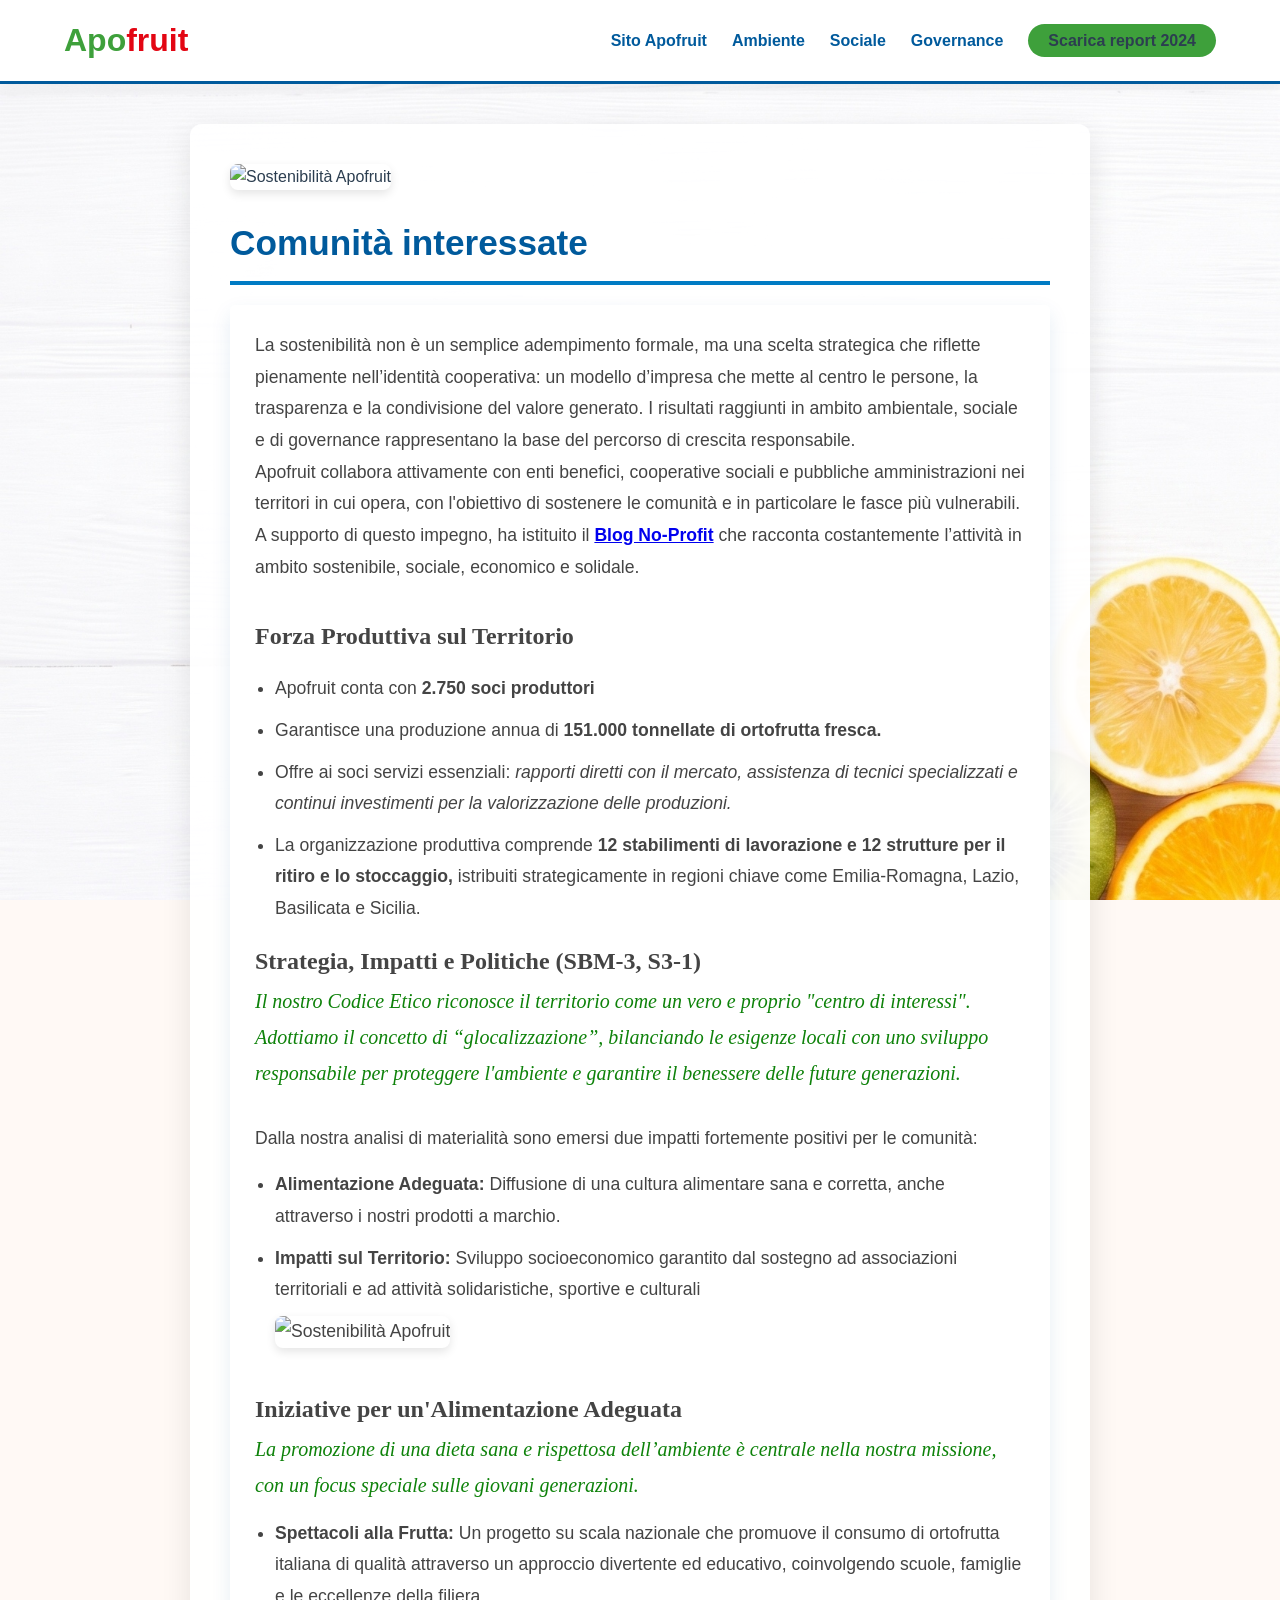
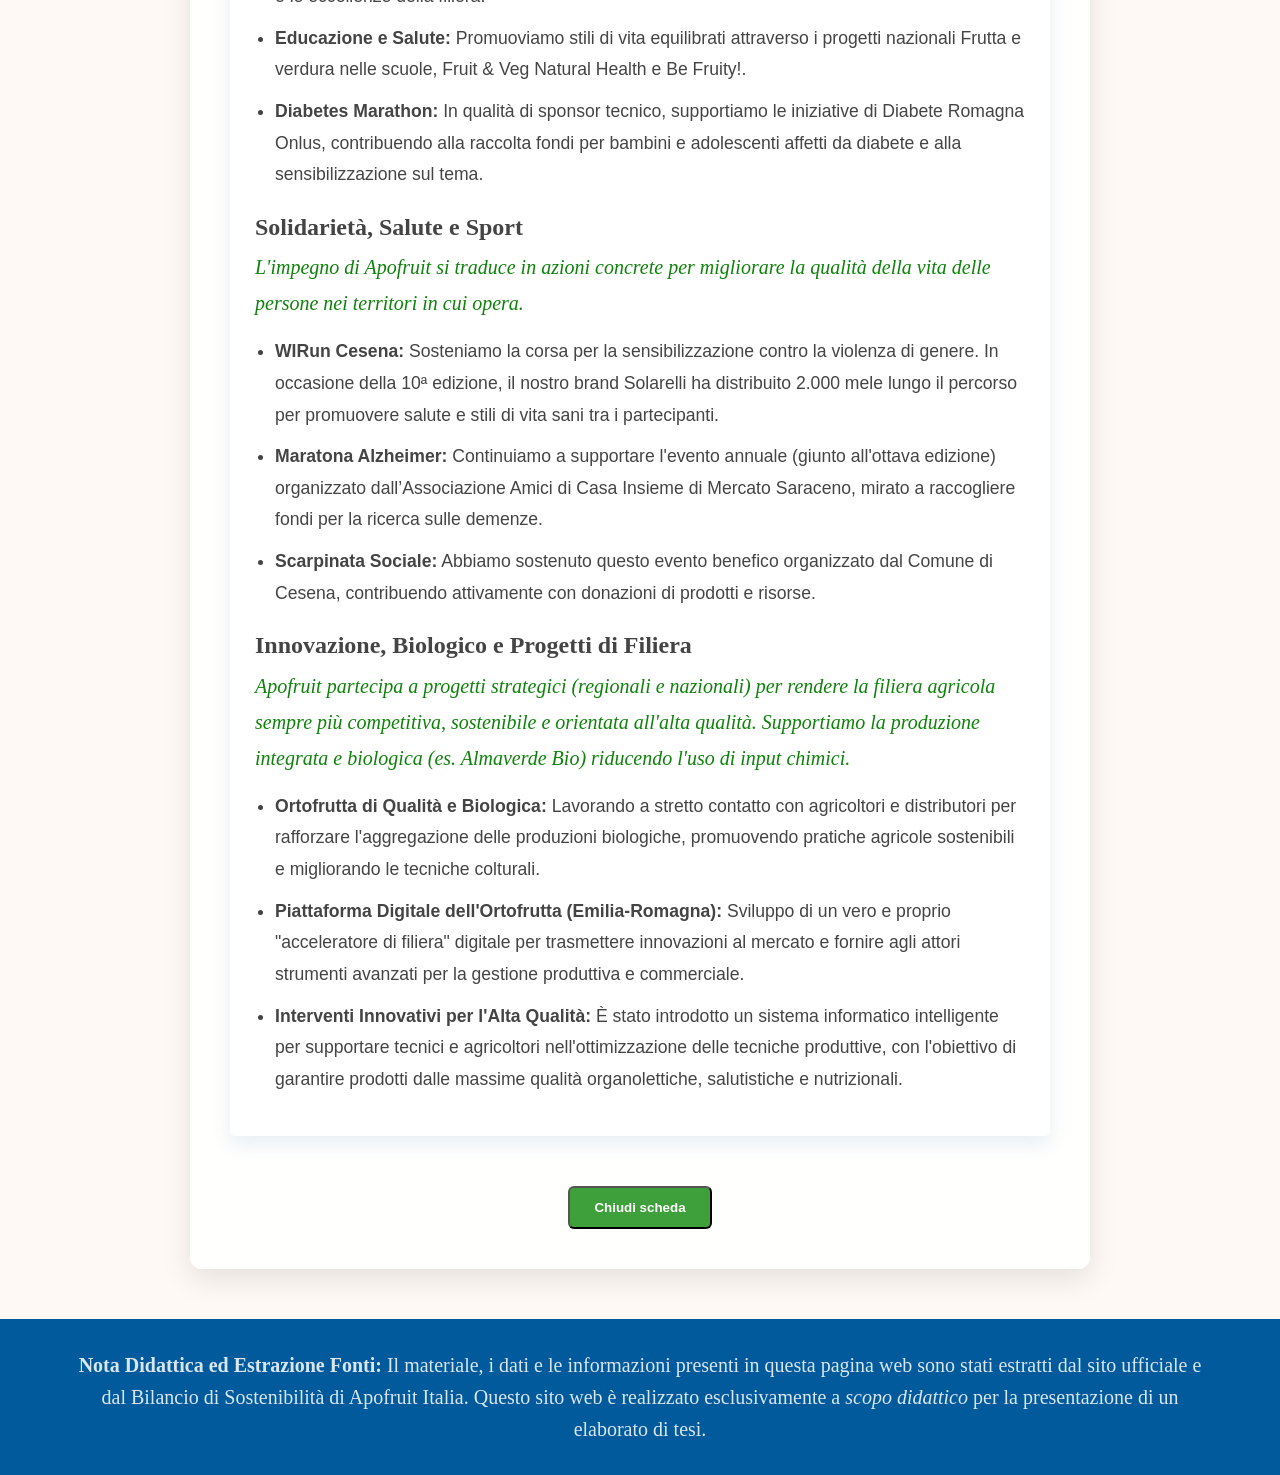
==== comunita.html @ 2f019a97 "Fix HTML formatting and ensure proper closure" ====
<!DOCTYPE html>
<html lang="it">
<head>
    <meta charset="UTF-8">
    <meta name="viewport" content="width=device-width, initial-scale=1.0">
    <link rel="icon" href="img/icon.jpg" type="image/jpg"> <!-- inserisce un'icona nella pagina -->
    <title>Apofruit - Comunità</title> 
    <link rel="stylesheet" href="style.css">
</head>
<body class="bg-comunita"> 

    <nav class="navbar">
        <div class="logo-container">
            <a href="index.html" class="logo">Apo<span>fruit</span></a>
        </div>
        <ul class="nav-links">
            <li><a href="https://www.apofruit.it" target="_blank">Sito Apofruit</a></li>
            <li><a href="index.html#ambiente">Ambiente</a></li>
            <li><a href="index.html#sociale">Sociale</a></li>
            <li><a href="index.html#governance">Governance</a></li>
            <li><a href="#" class="download-btn">Scarica report 2024</a></li>
        </ul>
    </nav>
    <!-- conteiner principale con le sezioni della pagina, composta da immagini, paragrafi e liste <ul> e <li>-->
    <main class="container">
        <section class="subpage-content">
            <img src="IMG/comunità.jpg" alt="Sostenibilità Apofruit" style="width:100%; max-height:350px; object-fit:cover; border-radius:8px; margin-bottom: 25px; box-shadow: 0 4px 10px rgba(0,0,0,0.1);">
            <h2 class="section-title">Comunità interessate</h2>
<div class="text-box">
    <p>La sostenibilità non è un semplice adempimento formale, ma una scelta strategica che riflette pienamente nell’identità cooperativa: un modello d’impresa che mette al centro le persone, la trasparenza 
        e la condivisione del valore generato. I risultati raggiunti in ambito ambientale, sociale e di governance rappresentano la base del percorso di crescita responsabile. </p>
    <p>Apofruit collabora attivamente con enti benefici, cooperative sociali e pubbliche amministrazioni nei territori in cui opera, con l'obiettivo di sostenere le comunità e in particolare le fasce 
        più vulnerabili. A supporto di questo impegno, ha istituito il <a href="https://cares.apofruit.it/" target="_blank"> <b>Blog No-Profit</b></a> che racconta costantemente l’attività in ambito sostenibile, 
        sociale, economico e solidale.</p>
    
<br>
        <p class="format_tematit">Forza Produttiva sul Territorio</p>
    <ul>
        <li>Apofruit conta con<strong> 2.750 soci produttori</strong> </li>
        <li>Garantisce una produzione annua di<strong> 151.000 tonnellate di ortofrutta fresca.</strong></li>
        <li>Offre ai soci servizi essenziali: <i>rapporti diretti con il mercato, assistenza di tecnici specializzati e continui investimenti per la valorizzazione delle produzioni.</i></li>
        <li>La organizzazione produttiva comprende <b>12 stabilimenti di lavorazione e 12 strutture per il ritiro e lo stoccaggio,</b> istribuiti strategicamente in regioni chiave come 
            Emilia-Romagna, Lazio, Basilicata e Sicilia.</li>
    </ul>
    <p class="format_tematit">Strategia, Impatti e Politiche (SBM-3, S3-1)</p>
    <p class="paragspec">Il nostro Codice Etico riconosce il territorio come un vero e proprio "centro di interessi". Adottiamo il concetto di “glocalizzazione”, bilanciando le esigenze 
                          locali con uno sviluppo responsabile per proteggere l'ambiente e garantire il benessere delle future generazioni.</p>
 <br>                         
    <p>Dalla nostra analisi di materialità sono emersi due impatti fortemente positivi per le comunità:</p>
    <ul>
        <li><b>Alimentazione Adeguata:</b> Diffusione di una cultura alimentare sana e corretta, anche attraverso i nostri prodotti a marchio.</li>
        <li><b>Impatti sul Territorio:</b> Sviluppo socioeconomico garantito dal sostegno ad associazioni territoriali e ad attività solidaristiche, sportive e culturali</li>
     <img src="IMG/aliment.jpg" alt="Sostenibilità Apofruit" style="width:100%; max-height:350px; object-fit:cover; border-radius:8px; margin-bottom: 25px; box-shadow: 0 4px 10px rgba(0,0,0,0.1);">   
    </ul>
    <p class="format_tematit">Iniziative per un'Alimentazione Adeguata</p>
    <p class="paragspec">La promozione di una dieta sana e rispettosa dell’ambiente è centrale nella nostra missione, con un focus speciale sulle giovani generazioni.</p>
    <ul>
        <li><b>Spettacoli alla Frutta:</b> Un progetto su scala nazionale che promuove il consumo di ortofrutta italiana di qualità attraverso un approccio divertente ed 
            educativo, coinvolgendo scuole, famiglie e le eccellenze della filiera.</li>
        <li><b>Educazione e Salute:</b> Promuoviamo stili di vita equilibrati attraverso i progetti nazionali Frutta e verdura nelle scuole, Fruit & Veg Natural Health e Be Fruity!.</li>
        <li><b>Diabetes Marathon:</b> In qualità di sponsor tecnico, supportiamo le iniziative di Diabete Romagna Onlus, contribuendo alla raccolta fondi per 
            bambini e adolescenti affetti da diabete e alla sensibilizzazione sul tema.</li>
    </ul>
    <p class="format_tematit">Solidarietà, Salute e Sport</p>
    <p clasS="paragspec">L'impegno di Apofruit si traduce in azioni concrete per migliorare la qualità della vita delle persone nei territori in cui opera.</p>
    <ul>
        <li><b>WIRun Cesena:</b> Sosteniamo la corsa per la sensibilizzazione contro la violenza di genere. In occasione della 10ª edizione, il nostro brand Solarelli ha distribuito 2.000 
             mele lungo il percorso per promuovere salute e stili di vita sani tra i partecipanti.</li>
         <li><b>Maratona Alzheimer:</b> Continuiamo a supportare l'evento annuale (giunto all'ottava edizione) organizzato dall’Associazione Amici di Casa Insieme di Mercato Saraceno, 
               mirato a raccogliere fondi per la ricerca sulle demenze.</li>
         <li><b>Scarpinata Sociale:</b> Abbiamo sostenuto questo evento benefico organizzato dal Comune di Cesena, contribuendo attivamente con donazioni di prodotti e risorse.</li>
    </ul>
    <p class="format_tematit">Innovazione, Biologico e Progetti di Filiera</p>
    <p clasS="paragspec">Apofruit partecipa a progetti strategici (regionali e nazionali) per rendere la filiera agricola sempre più competitiva, sostenibile e orientata all'alta 
              qualità. Supportiamo la produzione integrata e biologica (es. Almaverde Bio) riducendo l'uso di input chimici.</p>
    <ul>
        <li><b>Ortofrutta di Qualità e Biologica:</b> Lavorando a stretto contatto con agricoltori e distributori per rafforzare l'aggregazione delle produzioni biologiche, 
               promuovendo pratiche agricole sostenibili e migliorando le tecniche colturali.</li>
         <li><b>Piattaforma Digitale dell'Ortofrutta (Emilia-Romagna):</b> Sviluppo di un vero e proprio "acceleratore di filiera" digitale per trasmettere 
                innovazioni al mercato e fornire agli attori strumenti avanzati per la gestione produttiva e commerciale.</li>
         <li><b>Interventi Innovativi per l'Alta Qualità:</b> È stato introdotto un sistema informatico intelligente per supportare tecnici e agricoltori nell'ottimizzazione
                delle tecniche produttive, con l'obiettivo di garantire prodotti dalle massime qualità organolettiche, salutistiche e nutrizionali.</li>
    </ul>
</div>
<div style="text-align: center; margin-top: 50px;">
        <button onclick="window.close()" class="btn-ritorno">Chiudi scheda</button> <!-- frammeto Javascript per chiudere la pagina attuale mediante un bottone e tormare a quella precede-->

</div>  
        </section>
    </main>

    <footer class="site-footer">
        <p><strong>Nota Didattica ed Estrazione Fonti:</strong> Il materiale, i dati e le informazioni presenti in questa pagina web sono stati estratti dal sito ufficiale e dal Bilancio di Sostenibilità di Apofruit Italia. Questo sito web è realizzato esclusivamente a <em>scopo didattico</em> per la presentazione di un elaborato di tesi.</p>
    </footer>

</body>
</html>
---- style.css ----
/* VARIABILI PER DEFINIRE COLORI (ISPIRATO A SITO MELINDA e APOFRUIT)*/
:root {
    --melinda-light-blue: #007bc4;
    --melinda-yellow: #ffc107;
    --melinda-red: #e30613;
    --melinda-green: #3ea03b;
    --melinda-blue: #005a9c;
    --bg-white: #ffffff;
    --com-verd:hwb(118 4% 49%);
    --text-dark: #2c3e50;
    --text-muted: #5a6c7d;
    --font-family: 'Helvetica Neue', Arial, sans-serif;
    --box-shadow: 0 8px 20px rgba(0, 90, 156, 0.1);
}

* { margin: 0; padding: 0; box-sizing: border-box; }

/* REGOLE DI BASE  */

body {
    font-family: var(--font-family); /* considera il font arial, sans-serif assegnato come variabile */
    color: var(--text-dark); /* define il colore*/
    background-color: var(--bg-white); /* colore di sfondo */
    line-height: 1.6; /* definisce interlinea*/
    background-image: url(img/body_background.jpg); /*scelta immagine di sfondo*/
    background-size: cover; /*l'immagine copre lo intero sfondo */
    background-position: center; /*centra l'immagine */
    background-attachment: fixed; /*blocca l'immagine sullo sfondo */
}

/* BARRA DI NAVIGAZIONE */

.navbar {
    display: flex; 
    justify-content: space-between; /*sistema elementi interni verso i lati opposti*/
    align-items: center;
    background-color: var(--bg-white); 
    padding: 15px 5%;
    position: sticky;  /*la bara rimane bloccata senza scomparire*/
    top: 0; z-index: 1000; /* define il punto dove si blocca la barra e la porta in primo piano*/
    box-shadow: 0 4px 12px rgba(0,0,0,0.05); /*define una leggera ombra sfocata*/
    border-bottom: 3px solid var(--melinda-blue); /*disegna una linea spessa 3px con il colore melinda-blue*/
}
.logo-container .logo { 
    font-size: 2rem; /*dimensione 2 volte quelle di base*/
    font-weight: 800; 
    color: var(--melinda-green);
    text-decoration: none;
 }
.logo-container .logo span { 
    color: var(--melinda-red); 
}
.nav-links { 
    list-style: none; 
    display: flex; 
    gap: 25px; 
    align-items: center; 
}
.nav-links a { 
    text-decoration: none; 
    color: var(--melinda-blue); 
    font-weight: 600; 
    font-size: 1rem; 
}
.nav-links .download-btn { 
    background-color: var(--melinda-green); 
    color: var(--text-dark); 
    padding: 8px 20px; 
    border-radius: 25px; 
    font-weight: bold; 
}
/* CLASSI PER NUOVE MODIFICHE AL FORMATO */

/*classe che define caratteristiche visive del pulsante btn-ritorno*/
.btn-ritorno { 
  display: inline-block;
  padding: 12px 24px;
  background-color: var(--melinda-green);
  color: white;
  text-decoration: none;
  border-radius: 6px;
  font-weight: bold;
  transition: background 0.3s ease;
}

/*classe che define caratteristiche visive delle liste*/
.format_stlist{
    font-family: 'Times New Roman', Times, serif;
    font-size: 20px;
    font-style: italic;
    
}

/*classe che define caratteristiche visive dei titoli (tema) */
.format_tematit{
    font-family: 'Times New Roman', Times, serif;
    font-size: 24px;
    font-weight: bold;
}

/*classe che define caratteristiche visive di determinati paragrafi*/
.text-box .paragspec{
    font-style: italic;
    font-size: 20px;
    font-family: 'Times New Roman', Times, serif;
    color: var(--com-verd);
}
/*/*classe che define caratteristiche visive dei tab <p> dentro i textbox*/
.text-box .p{
    font-style: italic;
    font-size: 22px;
    font-family: 'Times New Roman', Times, serif;
    color: black;
}


/* HEADER (HERO SECTION) */

.hero { 
    background: linear-gradient(135deg, var(--melinda-blue) 0%, var(--melinda-light-blue) 100%); /*imposta lo sfondo sfumato in diagonale di 135º*/
    color: var(--bg-white); 
    text-align: center; 
    padding: 80px 20px; 
    border-bottom: 5px solid var(--melinda-red); 
}
.hero h1 { 
    font-size: 3rem; 
    margin-bottom: 15px; 
    font-weight: 800; 
}
.hero h2 { font-size: 1.5rem; font-weight: 400; opacity: 0.95; } /*formatta titolo h2*/

/* LAYOUT DELLE SEZIONI E CONTENUTI */

.container { 
    max-width: 1200px; margin: 0 auto; /*define dimensioni del container e margini*/
}
.content-section {
    padding: 60px 5%; 
}
.section-title { 
    color: var(--melinda-blue); 
    font-size: 2.2rem; 
    margin-bottom: 20px; 
    padding-bottom: 10px; 
    border-bottom: 4px solid var(--melinda-light-blue); 
    display:flex;

}
.section-subtitle { 
    color: var(--text-muted); 
    font-size: 1.4rem; 
    margin-bottom: 40px; 
    font-weight: 400; 
    font-family: 'Times New Roman', Times, serif;
}
.text-box { 
    background-color: var(--bg-white); 
    padding: 25px; 
    border-radius: 5px; 
    box-shadow: var(--box-shadow); 
    color: #444; 
    font-size: 1.1rem; 
    line-height: 1.8; 
    margin-bottom: 20px; 
}

/* SISTEMA A GRIGLIA PER LE CARD */

.card-grid { 
    display: grid; /*modello CSS Grid*/
    grid-template-columns: repeat(auto-fit, minmax(250px, 1fr)); /*disporre le colonne in modo automatico*/
    gap: 20px; /*spazio vuoto 20px*/
    margin-top: 20px; /*margine superiore 20px */
}
/*classe per formattare le card*/
.card { 
    background-color: var(--bg-white); 
    border: 1px solid #e1e8ed; 
    border-radius: 12px; padding: 30px; 
    text-decoration: none; 
    display: flex; 
    flex-direction: column; 
    border-top: 5px solid var(--melinda-light-blue); 
    box-shadow: 0 4px 10px rgba(0,0,0,0.03); 
}
/*effetto visivo al passare il puntatore sopra ogni card */
.card:hover { 
    transform: translateY(-5px); /*sposta la card 5px lungo l'asse verticale (y)*/
    box-shadow: var(--box-shadow); 
    border-top-color: var(--melinda-green); 
}
.card h4 { 
    font-size: 1.3rem; 
    color: var(--melinda-blue); 
    margin-bottom: 15px; 
}
.card-text { 
    color: var(--text-muted); 
    flex-grow: 1; 
    margin-bottom: 20px; 
}
.read-more { 
    font-weight: bold; 
    color: var(--melinda-red); 
    font-size: 0.9rem; 
    text-transform: uppercase; 
}

/*DEFINE ASPETTO DEL FOOTER */

.site-footer { 
    background-color: var(--melinda-blue); 
    font-family: 'Times New Roman', Times, serif;
    color: var(--bg-white); 
    text-align: center; 
    padding: 30px 5%; 
    margin-top: 50px; 
    font-size: 20px; 
}

.site-footer p {
    opacity: 0.85;
}

/* IMPOSTA IL COLORE DI FONDO PER OGNI PAGINA*/

.bg-clima { 
    background-color: #f4f9f4; 
}
.bg-idrico {
     background-color: #eef7fa; 
    }
.bg-circolare { 
    background-color: #fcf9f2; 
}
.bg-biodiversita { 
    background-color: #f1f8ed; 
}
.bg-cultura { 
    background-color: #f5f5f5; 
}
.bg-codetico { 
    background-color: #fefcfb; 
}
.bg-corruzione { 
    background-color: #fdfaf6; 
}
.bg-forza {
    background-color: #fdfbf7; 
}
.bg-catena { 
    background-color: #f4f6f9; 
}
.bg-comunita { 
    background-color: #fff9f5; 
}
.bg-consumatori { 
    background-color: #f8fbf4; 
}
.bg-concfinali{ 
    background-color: #f1f8ed; 
}
.subpage-content { 
    background-color: rgba(255, 255, 255, 0.95); 
    padding: 40px; 
    border-radius: 12px; 
    box-shadow: 0 10px 30px rgba(0, 0, 0, 0.1);
    margin: 40px auto;
    max-width: 900px;
 }

 /*REGOLA I MARGINI DELLE LISTE <UL> E <LI> */

.subpage-content ul { 
    margin-left: 20px;
    margin-top: 15px; 
    margin-bottom: 15px; 
}

.subpage-content li { 
    margin-bottom: 10px; 
}

/* MEDIA QUERIES (ADATTABILITÀ SUI DISPOSITIVI MOBILI) */
@media (max-width: 860px) {
    .navbar {
        flex-direction: column; /*Dispone gli elementi in verticale*/
        gap: 15px; /*Distanzia gli elementi verticali di 15 pixel*/
    }
    .nav-links {
        flex-wrap: wrap; /*permette agli elementi di disporsi su più linee*/
        justify-content: center;

    }
    .hero h1 {
        font-size: 2.2rem; /*Rimpicciolisce il testo per non farlo andare fuori dimensione*/
    }
    .alternate-bg {
        margin: 20px 0;
        border-radius: 0;
    }
}
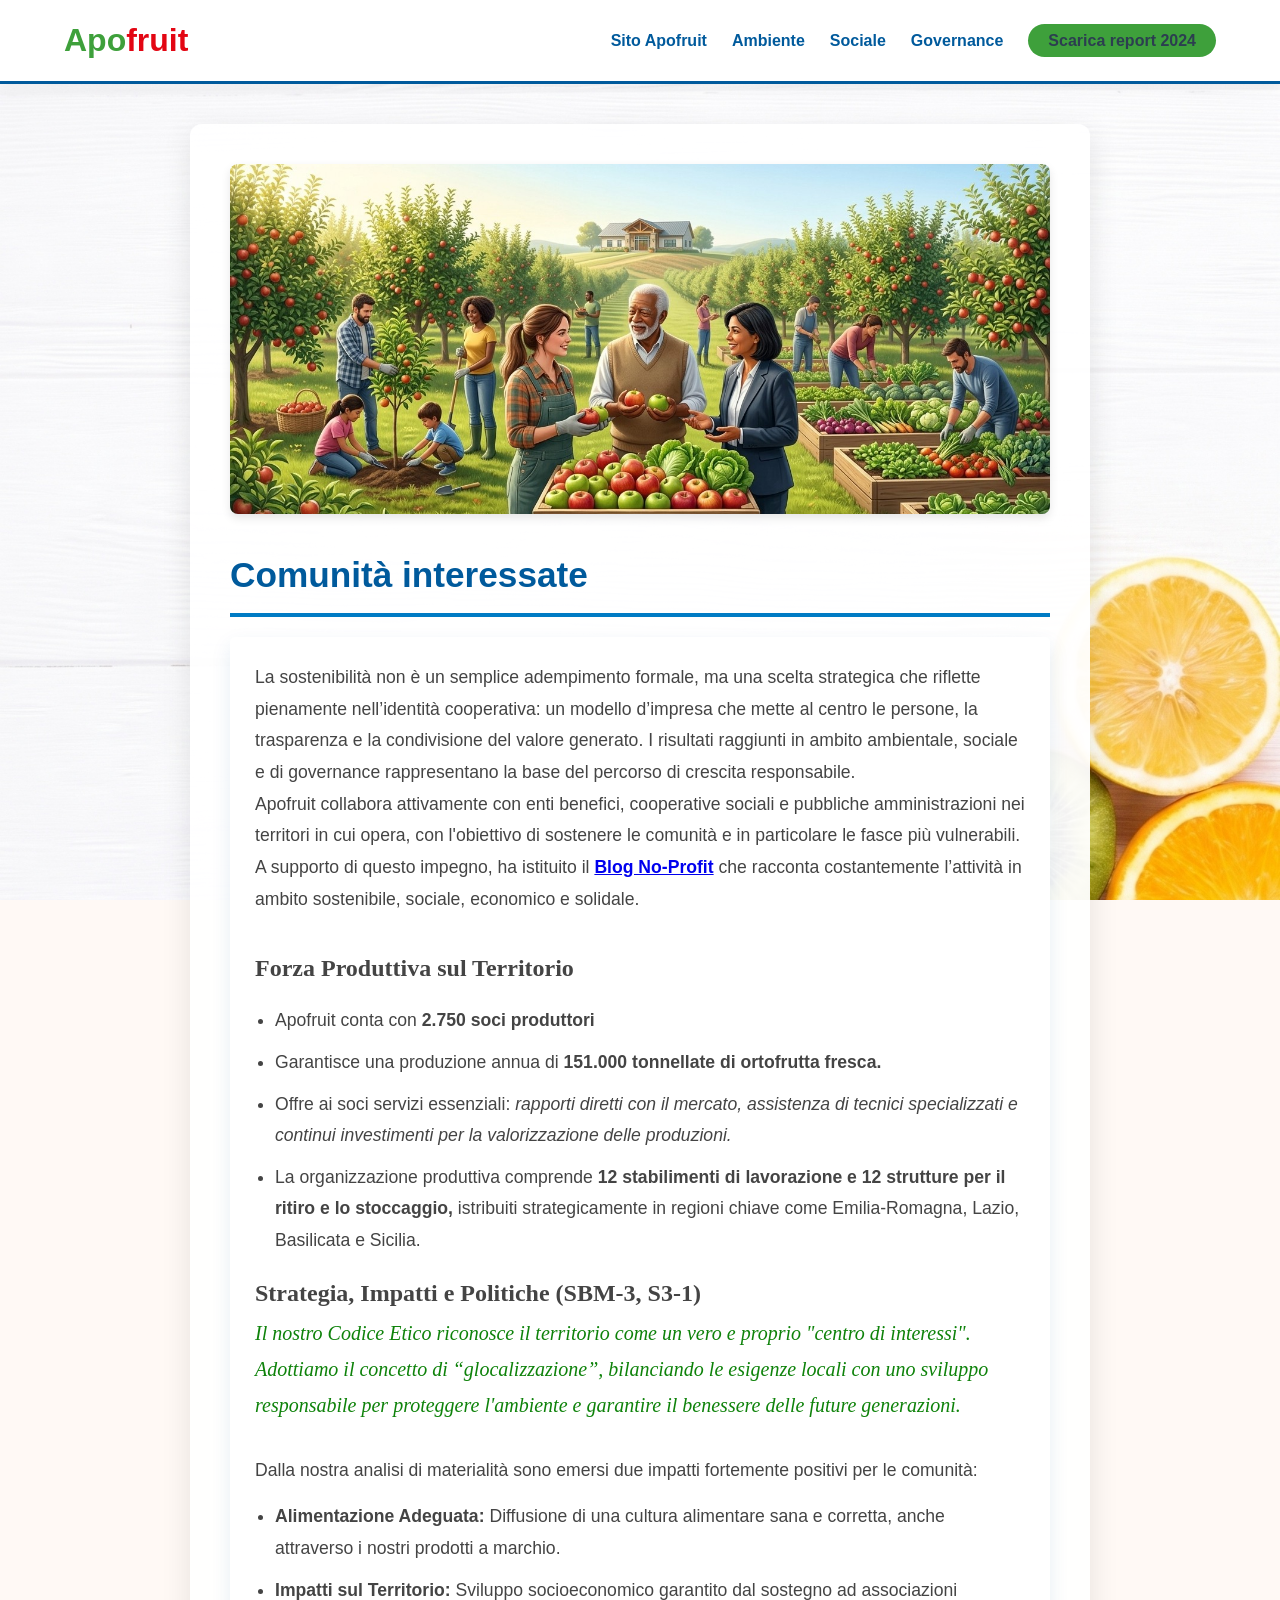
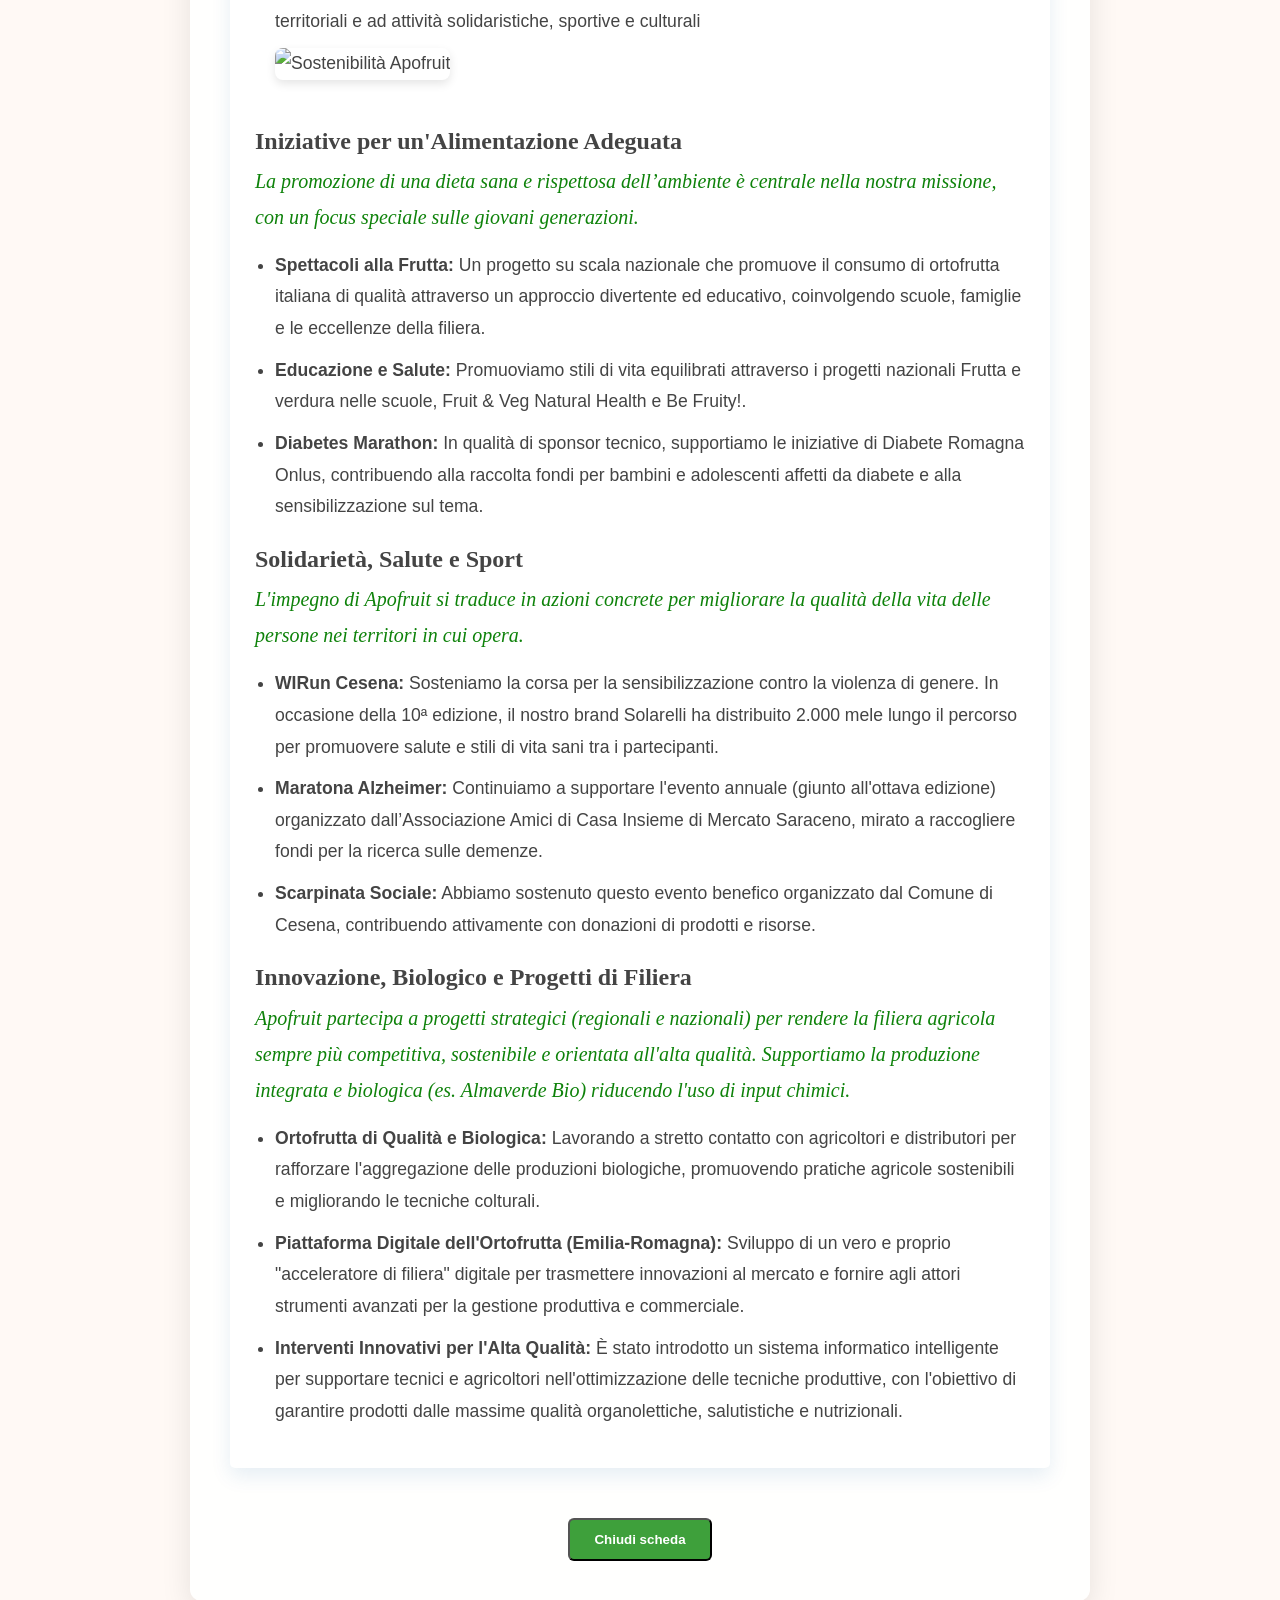
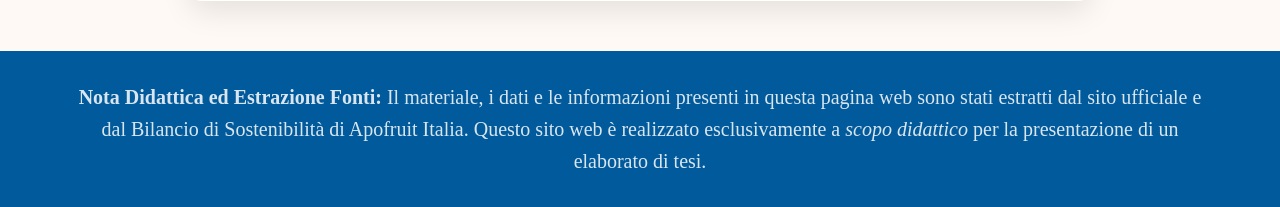
==== commit 195113cd: "Update comunita.html" ====
--- a/comunita.html
+++ b/comunita.html
@@ -24,7 +24,7 @@
     <!-- conteiner principale con le sezioni della pagina, composta da immagini, paragrafi e liste <ul> e <li>-->
     <main class="container">
         <section class="subpage-content">
-            <img src="IMG/comunità.jpg" alt="Sostenibilità Apofruit" style="width:100%; max-height:350px; object-fit:cover; border-radius:8px; margin-bottom: 25px; box-shadow: 0 4px 10px rgba(0,0,0,0.1);">
+            <img src="img/comunità.jpg" alt="Sostenibilità Apofruit" style="width:100%; max-height:350px; object-fit:cover; border-radius:8px; margin-bottom: 25px; box-shadow: 0 4px 10px rgba(0,0,0,0.1);">
             <h2 class="section-title">Comunità interessate</h2>
 <div class="text-box">
     <p>La sostenibilità non è un semplice adempimento formale, ma una scelta strategica che riflette pienamente nell’identità cooperativa: un modello d’impresa che mette al centro le persone, la trasparenza 
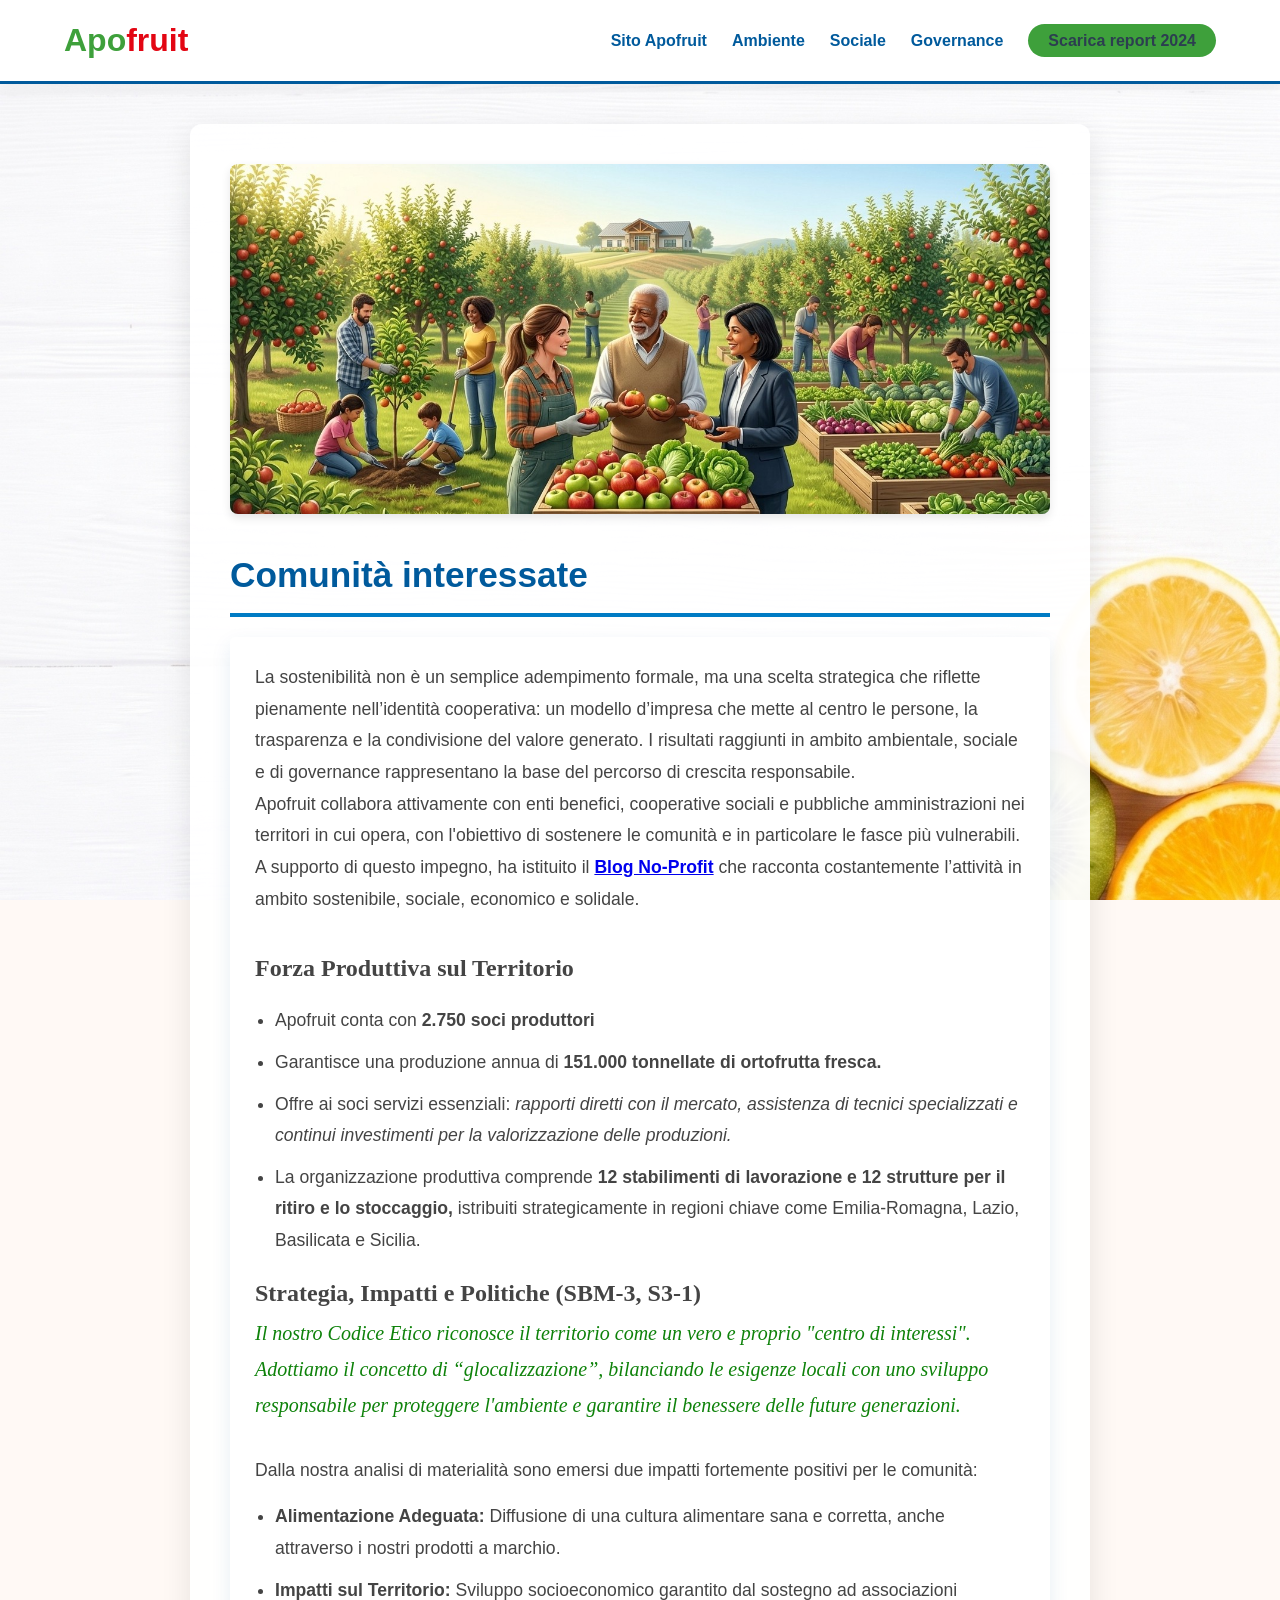
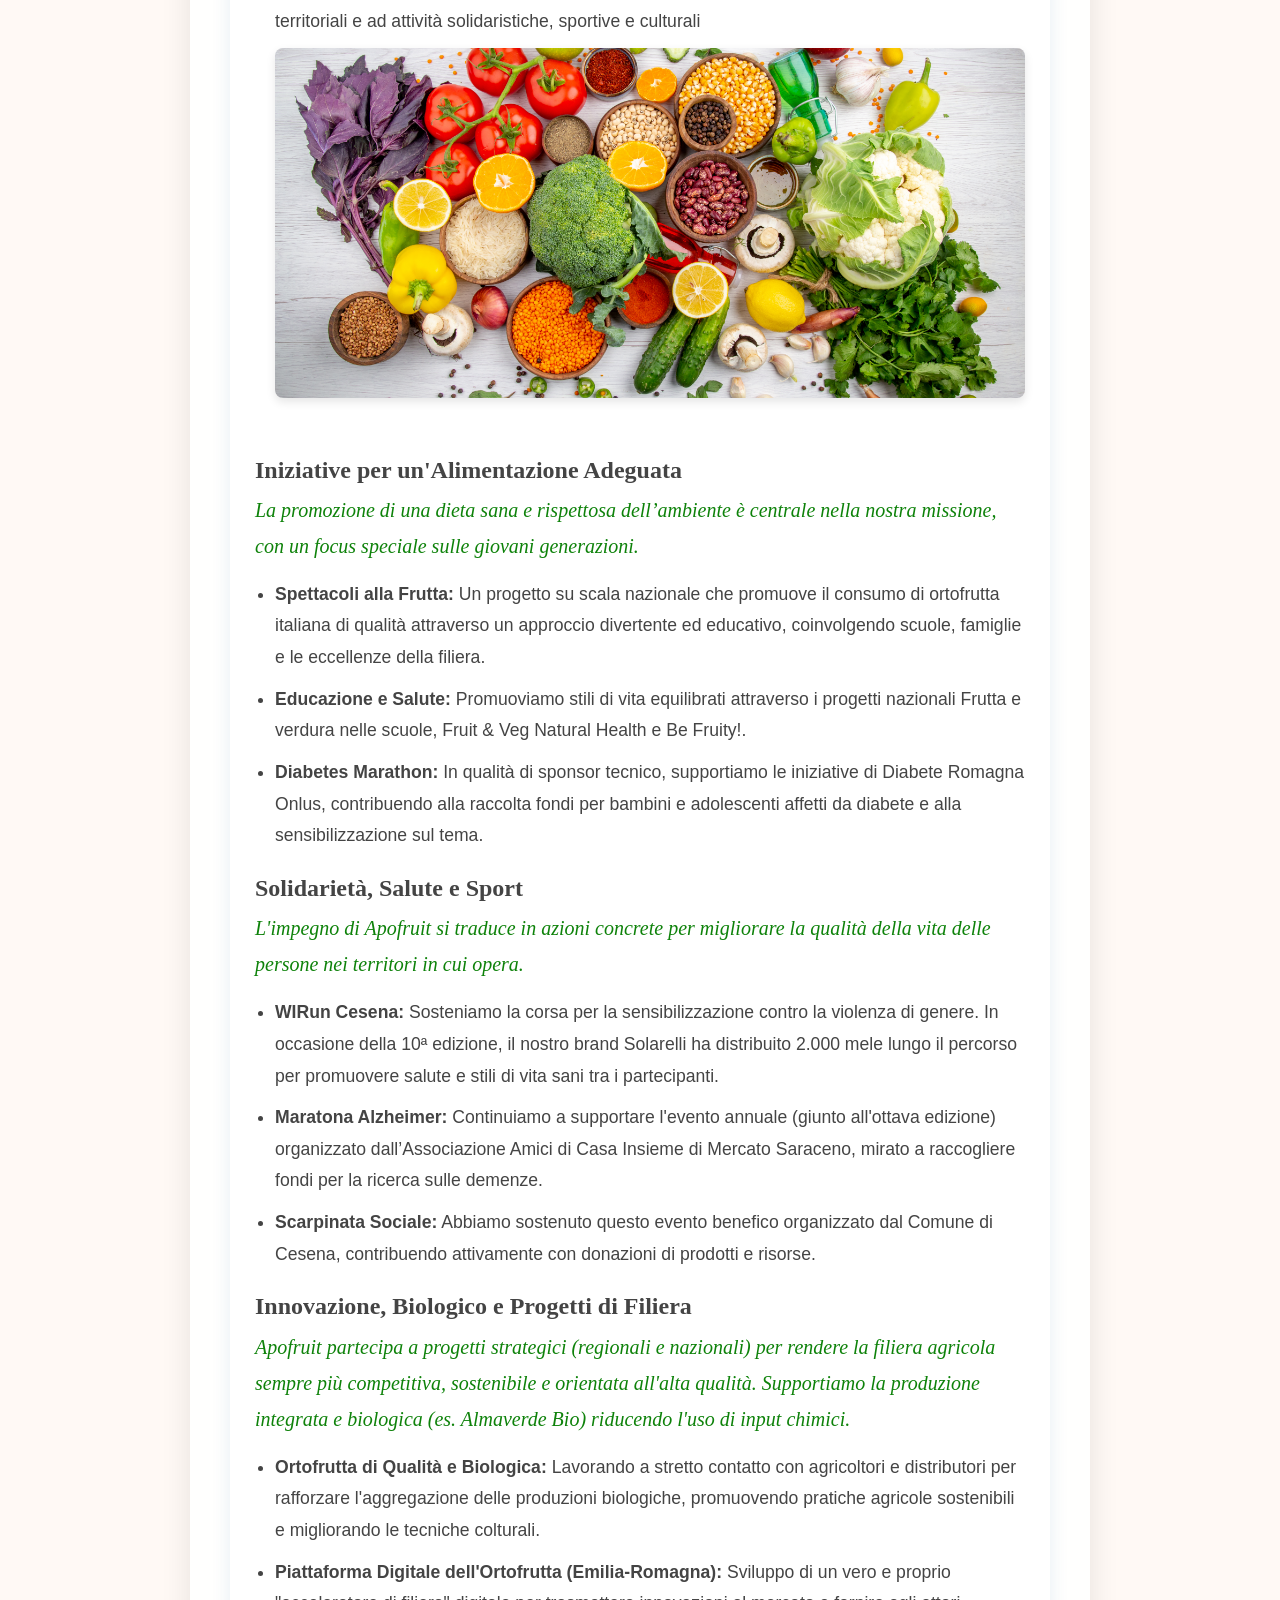
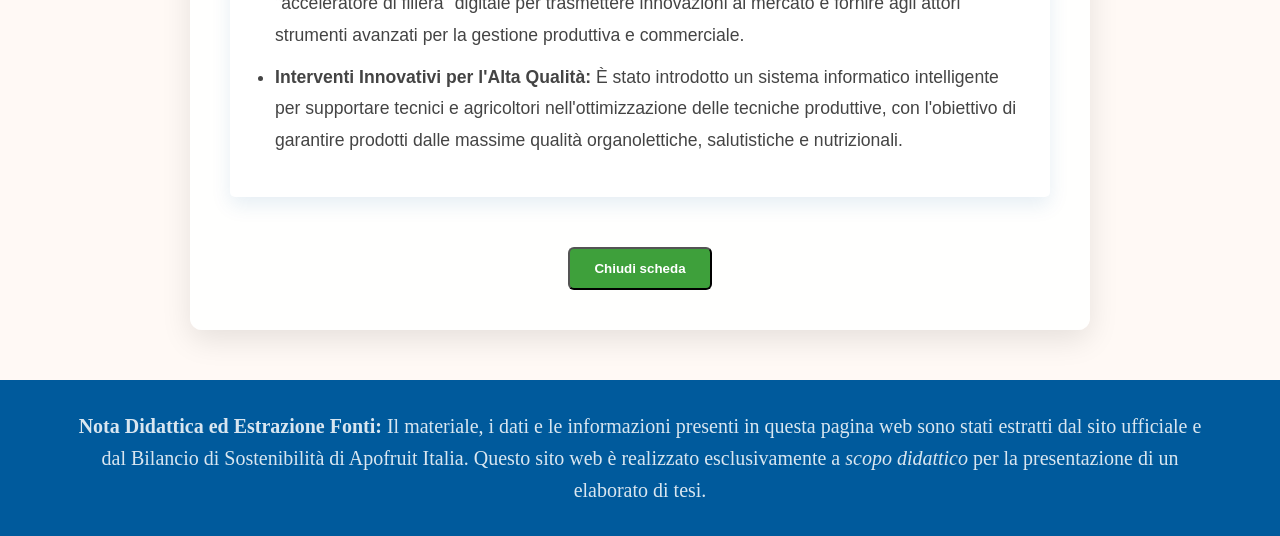
==== commit 6bbb153a: "Update comunita.html modifica path a minuscolo" ====
--- a/comunita.html
+++ b/comunita.html
@@ -8,7 +8,7 @@
     <link rel="stylesheet" href="style.css">
 </head>
 <body class="bg-comunita"> 
-
+    <!-- barra di navigazione (uguale su tutte le pagine) -->
     <nav class="navbar">
         <div class="logo-container">
             <a href="index.html" class="logo">Apo<span>fruit</span></a>
@@ -34,7 +34,8 @@
         sociale, economico e solidale.</p>
     
 <br>
-        <p class="format_tematit">Forza Produttiva sul Territorio</p>
+        <p class="format_tematit">Forza Produttiva sul Territorio</p> <!-- paragrafo formattato con classe css format_tematit -->
+   <!-- lista per inserire dettagli del tema-->
     <ul>
         <li>Apofruit conta con<strong> 2.750 soci produttori</strong> </li>
         <li>Garantisce una produzione annua di<strong> 151.000 tonnellate di ortofrutta fresca.</strong></li>
@@ -50,7 +51,7 @@
     <ul>
         <li><b>Alimentazione Adeguata:</b> Diffusione di una cultura alimentare sana e corretta, anche attraverso i nostri prodotti a marchio.</li>
         <li><b>Impatti sul Territorio:</b> Sviluppo socioeconomico garantito dal sostegno ad associazioni territoriali e ad attività solidaristiche, sportive e culturali</li>
-     <img src="IMG/aliment.jpg" alt="Sostenibilità Apofruit" style="width:100%; max-height:350px; object-fit:cover; border-radius:8px; margin-bottom: 25px; box-shadow: 0 4px 10px rgba(0,0,0,0.1);">   
+     <img src="img/aliment.jpg" alt="Sostenibilità Apofruit" style="width:100%; max-height:350px; object-fit:cover; border-radius:8px; margin-bottom: 25px; box-shadow: 0 4px 10px rgba(0,0,0,0.1);">   
     </ul>
     <p class="format_tematit">Iniziative per un'Alimentazione Adeguata</p>
     <p class="paragspec">La promozione di una dieta sana e rispettosa dell’ambiente è centrale nella nostra missione, con un focus speciale sulle giovani generazioni.</p>
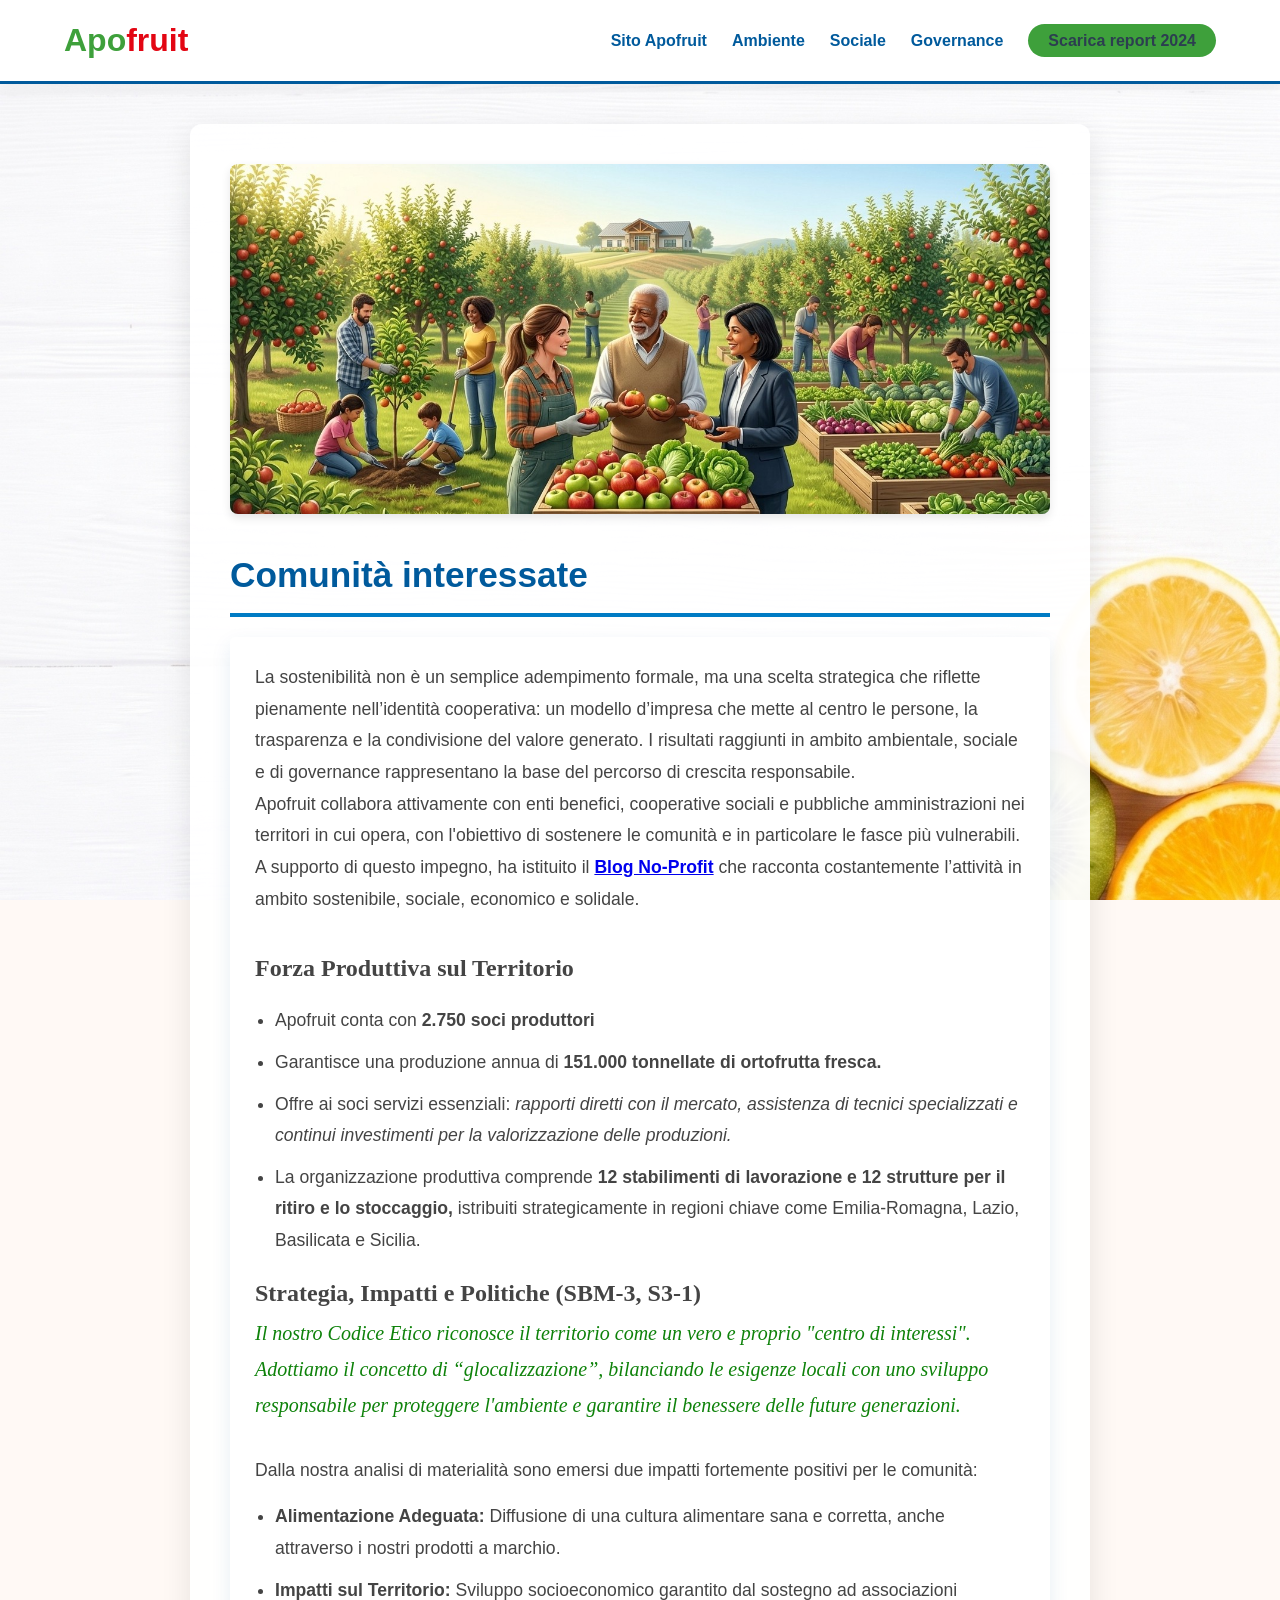
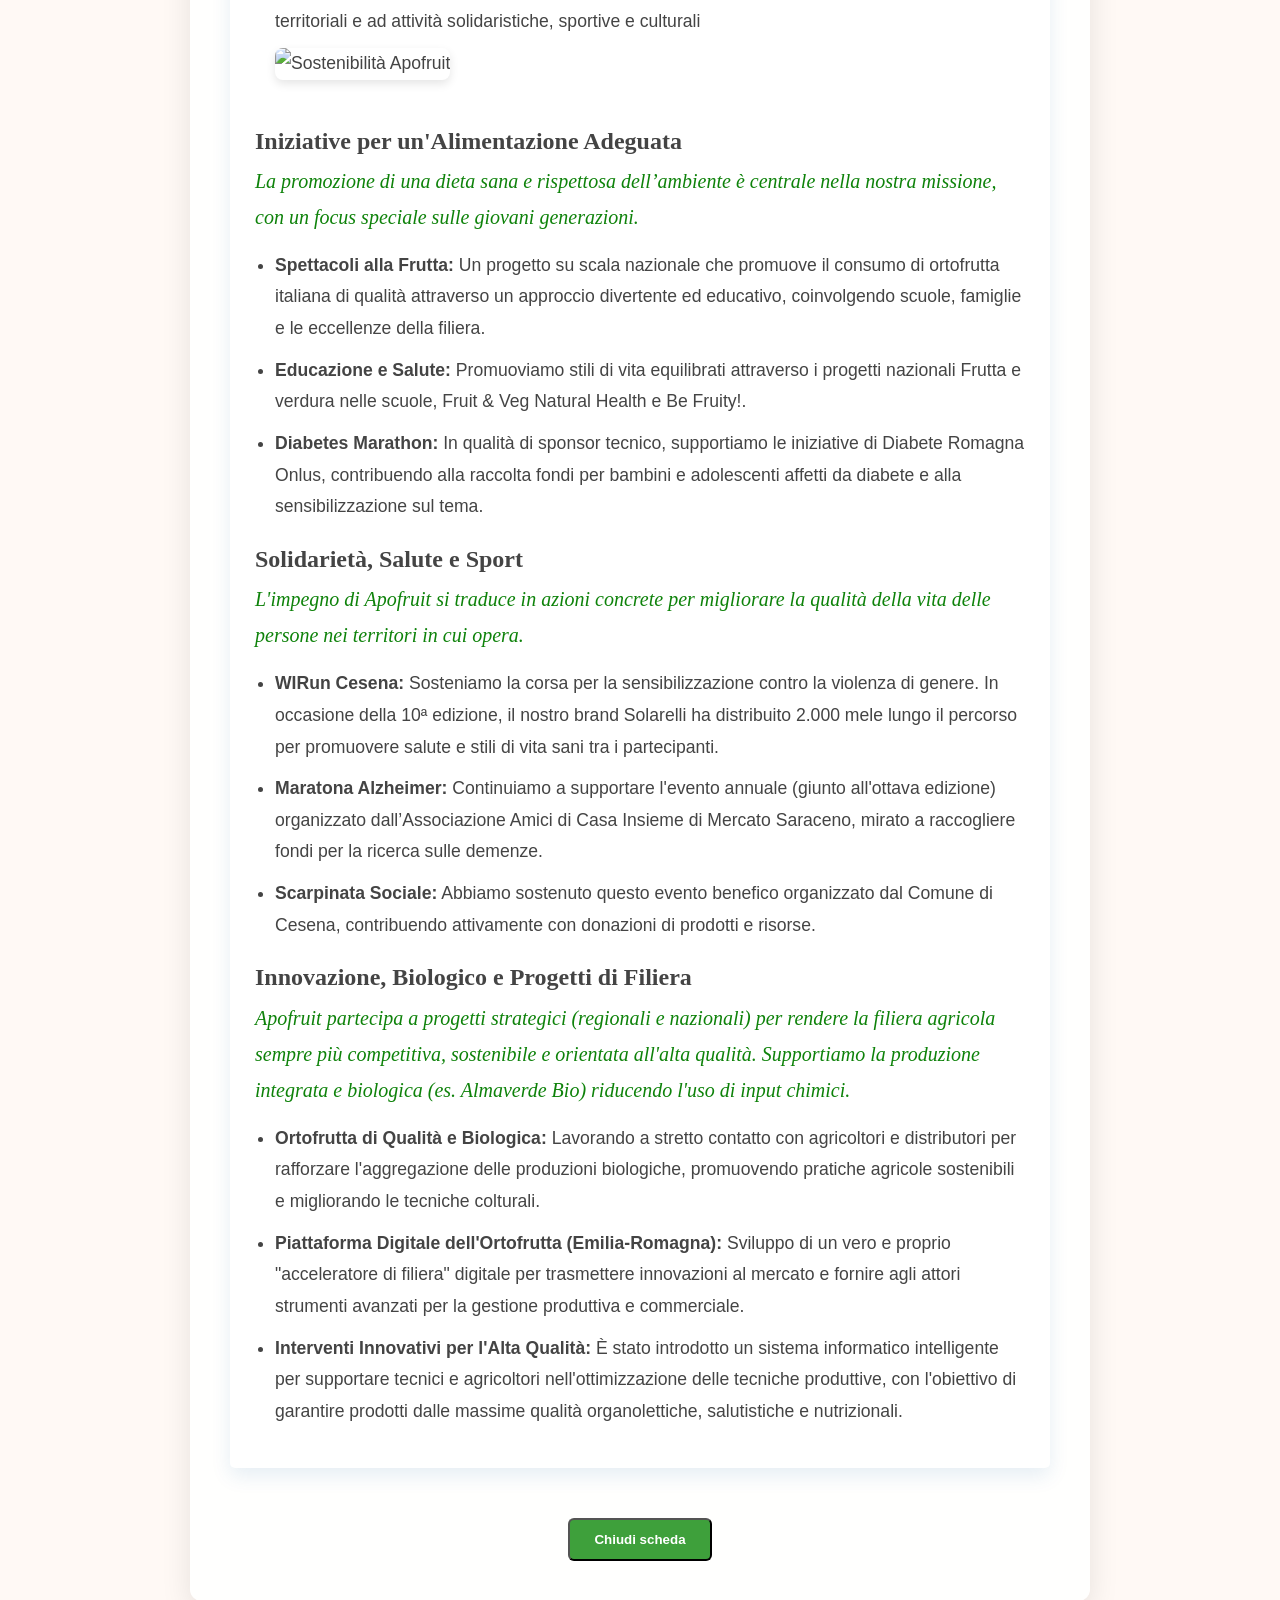
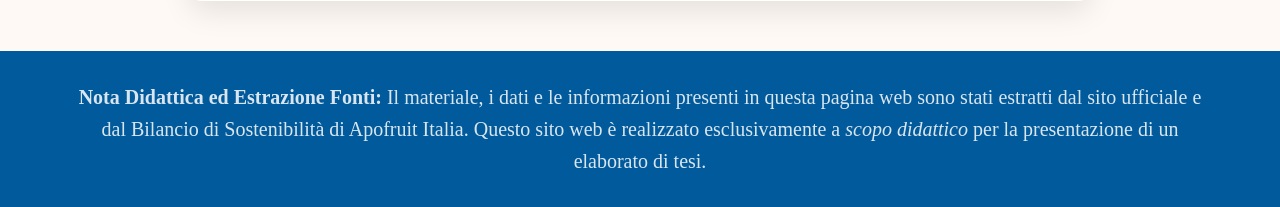
==== commit 6bc4ad4c: "Update image source path in comunita.html modifica path" ====
--- a/comunita.html
+++ b/comunita.html
@@ -51,7 +51,7 @@
     <ul>
         <li><b>Alimentazione Adeguata:</b> Diffusione di una cultura alimentare sana e corretta, anche attraverso i nostri prodotti a marchio.</li>
         <li><b>Impatti sul Territorio:</b> Sviluppo socioeconomico garantito dal sostegno ad associazioni territoriali e ad attività solidaristiche, sportive e culturali</li>
-     <img src="img/aliment.jpg" alt="Sostenibilità Apofruit" style="width:100%; max-height:350px; object-fit:cover; border-radius:8px; margin-bottom: 25px; box-shadow: 0 4px 10px rgba(0,0,0,0.1);">   
+     <img src="IMG/aliment.jpg" alt="Sostenibilità Apofruit" style="width:100%; max-height:350px; object-fit:cover; border-radius:8px; margin-bottom: 25px; box-shadow: 0 4px 10px rgba(0,0,0,0.1);">   
     </ul>
     <p class="format_tematit">Iniziative per un'Alimentazione Adeguata</p>
     <p class="paragspec">La promozione di una dieta sana e rispettosa dell’ambiente è centrale nella nostra missione, con un focus speciale sulle giovani generazioni.</p>
